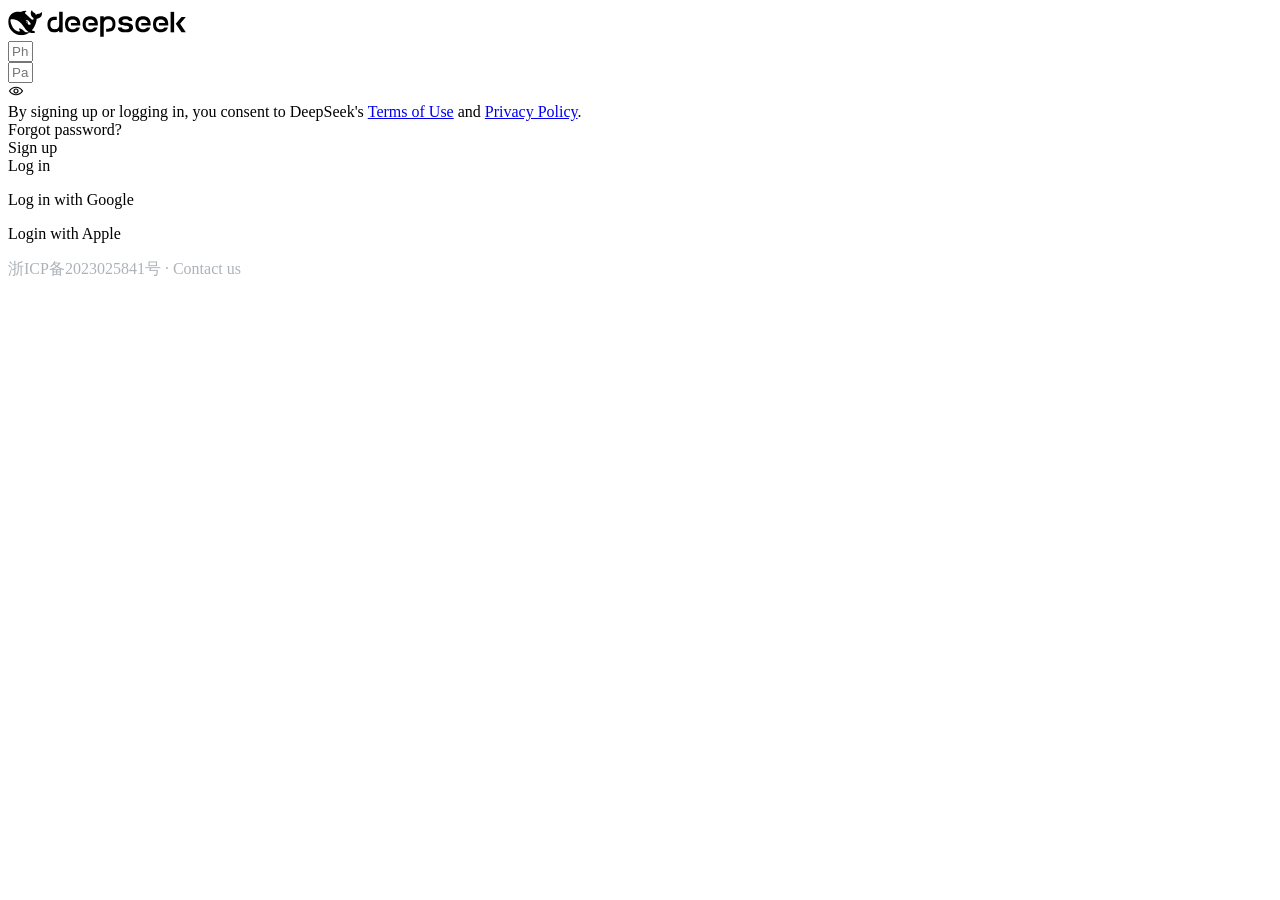
==== index.html @ 8fe87d40 "Rename Deepseek-login.html to index.html" ====
<!DOCTYPE html>
<html lang="en">

<head>
    <meta charset="UTF-8">
    <meta name="viewport" content="width=device-width, initial-scale=1.0">
    <title>Deepseek login</title>
    <link rel="preconnect" href="https://fonts.googleapis.com">
    <link rel="preconnect" href="https://fonts.gstatic.com" crossorigin>
    <link
        href="https://fonts.googleapis.com/css2?family=Inter:ital,opsz,wght@0,14..32,100..900;1,14..32,100..900&display=swap"
        rel="stylesheet">
    <link href="styles/deepseek-login.css" rel="stylesheet">

</head>

<body>
    <div class="root">
        <div class="under-root">
            <div class="ds-auth-form-wrapper">
                <div class="ds-auth-login-icon">
                    <svg width="182" height="29" viewBox="0 0 182 29" fill="none" xmlns="http://www.w3.org/2000/svg"
                        style="color: var(--dsw-alias-brand-primary);">
                        <path
                            d="M100.136 23.7767H98.1371V20.6775H100.136C101.374 20.6775 102.625 20.3688 103.431 19.5112C104.237 18.6535 104.542 17.3378 104.542 16.0229C104.542 14.708 104.25 13.3923 103.431 12.5354C102.613 11.6777 101.374 11.3691 100.136 11.3691C98.8981 11.3691 97.6471 11.6777 96.84 12.5354C96.0335 13.393 95.7291 14.708 95.7291 16.0229V28.7513H92.2224V8.28192H95.7291V9.58548H96.372C96.4417 9.50512 96.5114 9.43685 96.5818 9.36858C97.4594 8.56781 98.8028 8.28192 100.123 8.28192C102.193 8.28192 104.261 8.7968 105.617 10.2262C106.973 11.6557 107.452 13.851 107.452 16.0357C107.452 18.2204 106.961 20.4044 105.617 21.8452C104.273 23.286 102.193 23.7781 100.136 23.7781V23.7767Z"
                            fill="currentColor"></path>
                        <path
                            d="M46.7705 8.83322H48.7689V11.9325H46.7705C45.5317 11.9325 44.2815 12.2411 43.475 13.0988C42.6685 13.9564 42.3649 15.2721 42.3649 16.587C42.3649 17.9019 42.6572 19.2169 43.475 20.0745C44.2928 20.9322 45.5317 21.2408 46.7705 21.2408C48.0094 21.2408 49.2603 20.9322 50.0668 20.0745C50.8732 19.2169 51.1769 17.9019 51.1769 16.587V3.84727H54.6829V24.3287H51.1769V23.0252H50.534C50.4636 23.1048 50.3939 23.1738 50.3235 23.2421C49.4466 24.0421 48.1025 24.3287 46.7819 24.3287C44.7131 24.3287 42.6444 23.8145 41.2889 22.3851C39.9334 20.9557 39.4541 18.7596 39.4541 16.5756C39.4541 14.3917 39.9448 12.207 41.2889 10.7662C42.6444 9.33672 44.7131 8.83322 46.7705 8.83322Z"
                            fill="currentColor"></path>
                        <path
                            d="M72.2712 16.3098V17.5565H62.9329V15.0753H69.1271C68.987 14.1721 68.6599 13.3258 68.0753 12.7078C67.234 11.816 65.9362 11.496 64.6511 11.496C63.366 11.496 62.0682 11.816 61.2269 12.7078C60.3856 13.5996 60.0812 14.9608 60.0812 16.3106C60.0812 17.6603 60.3848 19.0322 61.2269 19.9126C62.0682 20.793 63.3653 21.1251 64.6511 21.1251C65.9369 21.1251 67.234 20.8051 68.0753 19.9126C68.192 19.7867 68.2972 19.6495 68.4025 19.5122H71.8623C71.5586 20.5875 71.0793 21.5596 70.3546 22.3142C68.9522 23.7891 66.7903 24.3268 64.6511 24.3268C62.5119 24.3268 60.35 23.8005 58.9476 22.3142C57.5452 20.8279 57.031 18.5635 57.031 16.3106C57.031 14.0576 57.5338 11.7819 58.9476 10.3069C60.3621 8.83199 62.5119 8.29435 64.6511 8.29435C66.7903 8.29435 68.9522 8.82061 70.3546 10.3069C71.7684 11.7933 72.2712 14.0576 72.2712 16.3106V16.3098Z"
                            fill="currentColor"></path>
                        <path
                            d="M89.8732 16.3098V17.5565H80.535V15.0753H86.7292C86.5884 14.1721 86.262 13.3258 85.6774 12.7078C84.8361 11.816 83.5382 11.496 82.2532 11.496C80.9681 11.496 79.6702 11.816 78.8289 12.7078C77.9876 13.5996 77.6832 14.9608 77.6832 16.3106C77.6832 17.6603 77.9869 19.0322 78.8289 19.9126C79.6702 20.793 80.9681 21.1251 82.2532 21.1251C83.5382 21.1251 84.8361 20.8051 85.6774 19.9126C85.7947 19.7867 85.8993 19.6495 86.0038 19.5122H89.4643C89.16 20.5875 88.6806 21.5596 87.956 22.3142C86.5535 23.7891 84.3916 24.3268 82.2532 24.3268C80.1147 24.3268 77.9521 23.8005 76.5496 22.3142C75.1472 20.8279 74.6331 18.5635 74.6331 16.3106C74.6331 14.0576 75.1359 11.7819 76.5496 10.3069C77.9641 8.83199 80.114 8.29435 82.2532 8.29435C84.3923 8.29435 86.5535 8.82061 87.956 10.3069C89.3705 11.7933 89.8732 14.0576 89.8732 16.3106V16.3098Z"
                            fill="currentColor"></path>
                        <path
                            d="M117.446 24.3282C119.585 24.3282 121.746 24.0195 123.148 23.1391C124.551 22.2587 125.066 20.9203 125.066 19.594C125.066 18.2677 124.562 16.9179 123.148 16.0489C121.746 15.1798 119.584 14.8591 117.446 14.8591C116.533 14.8591 115.692 14.7332 115.096 14.4018C114.5 14.0583 114.278 13.5441 114.278 13.0293C114.278 12.5144 114.489 11.9888 115.096 11.6567C115.692 11.3132 116.616 11.1994 117.527 11.1994C118.438 11.1994 119.362 11.3253 119.959 11.6567C120.555 12.0002 120.777 12.5144 120.777 13.0293H124.341C124.341 11.7022 123.886 10.3532 122.612 9.48412C121.339 8.61508 119.386 8.29435 117.446 8.29435C115.506 8.29435 113.555 8.60299 112.28 9.48412C111.007 10.3645 110.55 11.7022 110.55 13.0293C110.55 14.3563 111.006 15.7054 112.28 16.5744C113.554 17.4434 115.506 17.7642 117.446 17.7642C118.451 17.7642 119.562 17.89 120.228 18.2214C120.895 18.5536 121.128 19.0791 121.128 19.594C121.128 20.1089 120.895 20.6344 120.228 20.9665C119.562 21.2979 118.545 21.4238 117.54 21.4238C116.535 21.4238 115.506 21.2979 114.851 20.9665C114.197 20.6351 113.951 20.1089 113.951 19.594H109.837C109.837 20.921 110.339 22.2701 111.754 23.1391C113.168 24.0082 115.307 24.3282 117.446 24.3282H117.446Z"
                            fill="currentColor"></path>
                        <path
                            d="M142.666 16.3098V17.5565H133.327V15.0753H139.522C139.382 14.1721 139.054 13.3258 138.471 12.7078C137.628 11.816 136.331 11.496 135.045 11.496C133.758 11.496 132.462 11.816 131.621 12.7078C130.779 13.5996 130.476 14.9608 130.476 16.3106C130.476 17.6603 130.779 19.0322 131.621 19.9126C132.462 20.793 133.76 21.1251 135.045 21.1251C136.33 21.1251 137.628 20.8051 138.471 19.9126C138.587 19.7867 138.692 19.6495 138.797 19.5122H142.256C141.952 20.5875 141.473 21.5596 140.749 22.3142C139.347 23.7891 137.184 24.3268 135.045 24.3268C132.906 24.3268 130.745 23.8005 129.342 22.3142C127.94 20.8279 127.426 18.5635 127.426 16.3106C127.426 14.0576 127.928 11.7819 129.342 10.3069C130.757 8.83199 132.907 8.29435 135.045 8.29435C137.183 8.29435 139.347 8.82061 140.749 10.3069C142.163 11.7933 142.665 14.0576 142.665 16.3106L142.666 16.3098Z"
                            fill="currentColor"></path>
                        <path
                            d="M160.266 16.3098V17.5565H150.928V15.0753H157.122C156.983 14.1721 156.655 13.3258 156.07 12.7078C155.229 11.816 153.932 11.496 152.646 11.496C151.359 11.496 150.063 11.816 149.222 12.7078C148.38 13.5996 148.076 14.9608 148.076 16.3106C148.076 17.6603 148.38 19.0322 149.222 19.9126C150.063 20.793 151.361 21.1251 152.646 21.1251C153.931 21.1251 155.229 20.8051 156.07 19.9126C156.188 19.7867 156.292 19.6495 156.398 19.5122H159.857C159.553 20.5875 159.074 21.5596 158.35 22.3142C156.947 23.7891 154.785 24.3268 152.646 24.3268C150.507 24.3268 148.346 23.8005 146.943 22.3142C145.541 20.8279 145.026 18.5635 145.026 16.3106C145.026 14.0576 145.528 11.7819 146.943 10.3069C148.357 8.83199 150.508 8.29435 152.646 8.29435C154.784 8.29435 156.946 8.82061 158.35 10.3069C159.764 11.7933 160.266 14.0576 160.266 16.3106V16.3098Z"
                            fill="currentColor"></path>
                        <path d="M166.121 3.84727H162.615V24.3287H166.121V3.84727Z" fill="currentColor"></path>
                        <path
                            d="M172.106 15.83L177.855 24.3269H173.519L167.768 15.83L173.519 9.00281H177.855L172.106 15.83Z"
                            fill="currentColor"></path>
                        <g clip-path="url(#clip0_10227_148760)">
                            <path
                                d="M33.7472 4.32057C33.3878 4.14492 33.2334 4.48011 33.0234 4.64989C32.9516 4.70478 32.8909 4.7765 32.8302 4.84237C32.3054 5.40296 31.6921 5.77107 30.8915 5.72716C29.7206 5.6613 28.7209 6.02941 27.8368 6.92518C27.6487 5.82084 27.0245 5.16145 26.0745 4.73845C25.5776 4.51889 25.0748 4.29861 24.7265 3.82072C24.4835 3.48041 24.4169 3.10132 24.2954 2.72735C24.2179 2.50194 24.141 2.27141 23.8812 2.23263C23.5995 2.18872 23.489 2.4251 23.3784 2.6227C22.9364 3.43065 22.7652 4.32057 22.782 5.22219C22.8208 7.25012 23.677 8.86529 25.3786 10.0143C25.5718 10.146 25.6215 10.2777 25.5608 10.4702C25.4444 10.8661 25.3068 11.2504 25.1854 11.6463C25.1078 11.8988 24.9921 11.9544 24.7214 11.8439C23.7875 11.4538 22.9811 10.8764 22.2682 10.1789C21.0585 9.00873 19.9644 7.71704 18.6003 6.70563C18.2797 6.46925 17.9592 6.2497 17.6276 6.04039C16.2357 4.68868 17.8099 3.57848 18.1743 3.44675C18.5556 3.30916 18.3068 2.83639 17.0751 2.84225C15.8434 2.84737 14.7164 3.26013 13.2798 3.80974C13.0697 3.89244 12.8487 3.95245 12.6226 4.00222C11.3192 3.75485 9.96528 3.69997 8.55136 3.85951C5.88893 4.1559 3.7622 5.41467 2.19899 7.56335C0.321085 10.146 -0.120946 13.0807 0.419884 16.1412C0.988524 19.3672 2.63516 22.0377 5.16514 24.1256C7.78878 26.2904 10.8106 27.3516 14.2582 27.1481C16.352 27.0274 18.683 26.7471 21.3125 24.5215C21.9755 24.8516 22.6715 24.9833 23.8256 25.0821C24.7148 25.1648 25.571 25.0382 26.2341 24.9006C27.2726 24.6811 27.2008 23.7195 26.8254 23.5431C23.7817 22.1255 24.4499 22.7022 23.8424 22.2353C25.3888 20.4057 27.7512 17.1534 28.4801 12.725C28.5518 12.2361 28.6433 11.5475 28.6323 11.1516C28.6265 10.9101 28.6821 10.8164 28.958 10.7886C29.7206 10.7007 30.4605 10.4922 31.1403 10.1182C33.1126 9.04094 33.9082 7.27135 34.0955 5.15047C34.1233 4.82627 34.0897 4.49109 33.7472 4.32057ZM16.5613 23.4113C13.6113 21.0921 12.1806 20.3288 11.59 20.3618C11.0374 20.3947 11.137 21.027 11.2584 21.439C11.3858 21.8459 11.5512 22.1262 11.7832 22.4834C11.9434 22.7198 12.0539 23.071 11.6229 23.3352C10.673 23.9229 9.0212 23.1376 8.94363 23.0989C7.02108 21.9667 5.41396 20.4723 4.28107 18.4282C3.18697 16.4611 2.55173 14.3504 2.44708 12.0978C2.41927 11.5541 2.57954 11.3616 3.12111 11.2628C3.83392 11.1311 4.56869 11.1033 5.28077 11.2079C8.29156 11.6477 10.8545 12.9936 13.0031 15.1262C14.2297 16.3403 15.1577 17.7915 16.1135 19.2091C17.13 20.7145 18.2234 22.1489 19.6161 23.325C20.1078 23.737 20.5001 24.0502 20.8755 24.2815C19.7434 24.4081 17.8538 24.4352 16.5613 23.4128V23.4113ZM17.9753 14.3168C17.9753 14.0753 18.1685 13.8828 18.4114 13.8828C18.4663 13.8828 18.5161 13.8938 18.5607 13.9099C18.6215 13.9318 18.6771 13.9648 18.721 14.0145C18.7986 14.0914 18.8425 14.2011 18.8425 14.3168C18.8425 14.5583 18.6493 14.7508 18.4063 14.7508C18.1633 14.7508 17.9753 14.5583 17.9753 14.3168ZM22.367 16.5694C22.0853 16.685 21.8035 16.7838 21.5327 16.7948C21.1127 16.8167 20.6545 16.6462 20.4057 16.4376C20.0193 16.1134 19.7427 15.9319 19.627 15.3662C19.5773 15.1247 19.6051 14.7508 19.649 14.5363C19.7485 14.0745 19.638 13.7781 19.3123 13.5088C19.0474 13.2893 18.71 13.2285 18.3397 13.2285C18.2014 13.2285 18.0748 13.1678 17.9804 13.1187C17.826 13.0419 17.6986 12.8494 17.8201 12.613C17.8589 12.5362 18.047 12.3496 18.0909 12.3167C18.5937 12.0305 19.1733 12.1242 19.7097 12.3386C20.2066 12.5421 20.5828 12.9153 21.1236 13.443C21.6762 14.0804 21.7757 14.256 22.0904 14.7347C22.3392 15.1086 22.5654 15.4928 22.7205 15.9327C22.8142 16.2071 22.6927 16.4318 22.367 16.5694Z"
                                fill="currentColor"></path>
                        </g>
                        <defs>
                            <clipPath id="clip0_10227_148760">
                                <rect width="33.8978" height="24.9455" fill="white"
                                    transform="translate(0.206299 2.22727)">
                                </rect>
                            </clipPath>
                        </defs>
                    </svg>

                </div>
                <div class="ds-auth-form-main">
                    <div class="ds-auth-form-main-hero">
                        <div class="ds-form-item-content">
                            <div class="ds-input"><input type="text"
                                    class="ds-input__input" placeholder="Phone number / email address" size="1" value
                                    fdprocessedid="f7d1ek">
                            </div>

                        </div>
                        <div class="ds-form-item-feedback"></div>
                        <div class="ds-from-item-two">
                            <div class="ds-input" style="--dsl-input-padding: 0 20px 0 16px;"><input type="password"
                                    class="ds-input__input" placeholder="Password" size="1" value=""
                                    fdprocessedid="alkbpg">
                                <div class="ds-input__password-toggle">
                                    <div role="button" class="ds-button-icon-main" tabindex="0" fdprocessedid="6dojap">
                                        <div class="ds-button__background"></div>
                                        <div class="ds-button__icon"><svg width="16" height="16" viewBox="0 0 16 16"
                                                fill="none" xmlns="http://www.w3.org/2000/svg">
                                                <path
                                                    d="M15.0146 8.3086C11.7816 13.697 4.21836 13.697 0.98532 8.3086C0.871428 8.11866 0.871431 7.88135 0.98532 7.69141C4.21836 2.30301 11.7816 2.303 15.0146 7.69141C15.1285 7.88135 15.1285 8.11866 15.0146 8.3086ZM2.21091 8C5.00794 12.1994 10.9932 12.1997 13.79 8C10.9932 3.80031 5.00794 3.80061 2.21091 8Z"
                                                    fill="currentColor"></path>
                                                <path
                                                    d="M9.40036 8C9.40036 7.2268 8.77317 6.59961 7.99997 6.59961C7.22677 6.59961 6.59958 7.2268 6.59958 8C6.59958 8.7732 7.22677 9.40039 7.99997 9.40039C8.77317 9.40039 9.40036 8.7732 9.40036 8ZM10.5996 8C10.5996 9.43594 9.43591 10.5996 7.99997 10.5996C6.56403 10.5996 5.40036 9.43594 5.40036 8C5.40036 6.56406 6.56403 5.40039 7.99997 5.40039C9.43591 5.40039 10.5996 6.56406 10.5996 8Z"
                                                    fill="currentColor"></path>
                                            </svg></div>
                                    </div>
                                </div>
                            </div>

                        </div>
                        <div class="ds-form-item-feedback"></div>
                        <div
                            class="ds-form-item ds-form-item--none ds-form-item--label-m ds-sign-up-form__agreement-text">
                            <div class="ds-form-item__content">By signing up or logging in, you consent to DeepSeek's <a
                                    href="https://cdn.deepseek.com/policies/en-US/deepseek-terms-of-use.html?locale=en_US"
                                    target="_blank" rel="noopener noreferrer" class="ds-a ds-a--link"><span
                                        aria-hidden="true" tabindex="-1"
                                        style="position: fixed; user-select: none; opacity: 0; width: 0px; height: 0px; display: block;"></span>Terms
                                    of Use</a> and <a
                                    href="https://cdn.deepseek.com/policies/en-US/deepseek-privacy-policy.html?locale=en_US"
                                    target="_blank" rel="noopener noreferrer" class="ds-a ds-a--link"><span
                                        aria-hidden="true" tabindex="-1"
                                        style="position: fixed; user-select: none; opacity: 0; width: 0px; height: 0px; display: block;"></span>Privacy
                                    Policy</a>.</div>
                        </div>
                        <div class="ds-sign-in-form-footer">
                            <div role="button"
                                class="ds-button ds-button--textInheritedPrimary ds-button--text ds-button--capsule ds-button--m ds-button--icon-relative-m"
                                tabindex="0" fdprocessedid="5f7i0u">
                                <div class="ds-button__background"></div><span class="ds-button__content">Forgot
                                    password?</span>
                            </div>
                            <div role="button"
                                class="ds-button ds-button--textInheritedPrimary ds-button--text ds-button--capsule ds-button--m ds-button--icon-relative-m"
                                tabindex="0" fdprocessedid="vrvf6g">
                                <div class="ds-button__background"></div><span class="ds-button__content">Sign up</span>
                            </div>

                        </div>
                        <div role="button" class="ds-login-button" tabindex="0" style="--dsl-button-height: 42px;"
                            fdprocessedid="rrqzvb">
                            <div class="ds-button__background"></div><span class="ds-button__content">Log in</span>
                        </div>
                        <div class="ds-auth-form__footer">
                            <p>Log in with Google</p>
                            <p>Login with Apple</p>
                        </div>
                    </div>


                </div>

            </div>
            <div class="_5178cc4">
                <div class="ds-auth-footer"><a href="https://beian.miit.gov.cn" target="_blank"
                        rel="noopener noreferrer" class="ds-a ds-a--link" style="text-decoration: none;"><span
                            aria-hidden="true" tabindex="-1"
                            style="position: fixed; user-select: none; opacity: 0; width: 0px; height: 0px; display: block; color:#adb2b8;"></span><span
                            class="ds-text" style="color:#adb2b8">浙ICP备2023025841号</span></a><span
                        class="ds-text" style="color:#adb2b8">&nbsp;·&nbsp;</span><a
                        href="https://trtgsjkv6r.feishu.cn/share/base/form/shrcnhcHE4A6lQaQ3v0raCXmBAg?hide_uid=1&amp;hide_source=1&amp;hide_app_version=1&amp;hide_os_version=1&amp;hide_device_brand=1&amp;hide_device_model=1&amp;hide_app_locale=1&amp;hide_screen_resolution=1&amp;prefill_source=web_auth&amp;prefill_app_version=2.5.0&amp;prefill_app_locale=en-US&amp;prefill_screen_resolution=1920x1080"
                        target="_blank" rel="noopener noreferrer" class="ds-a ds-a--link"
                        style="text-decoration: none;"><span aria-hidden="true" tabindex="-1"
                            style="position: fixed; user-select: none; opacity: 0; width: 0px; height: 0px; display: block;"></span><span
                            class="ds-text" style="color:#adb2b8">Contact us</span></a></div>
            </div>
        </div>
    </div>
</body>

</html>
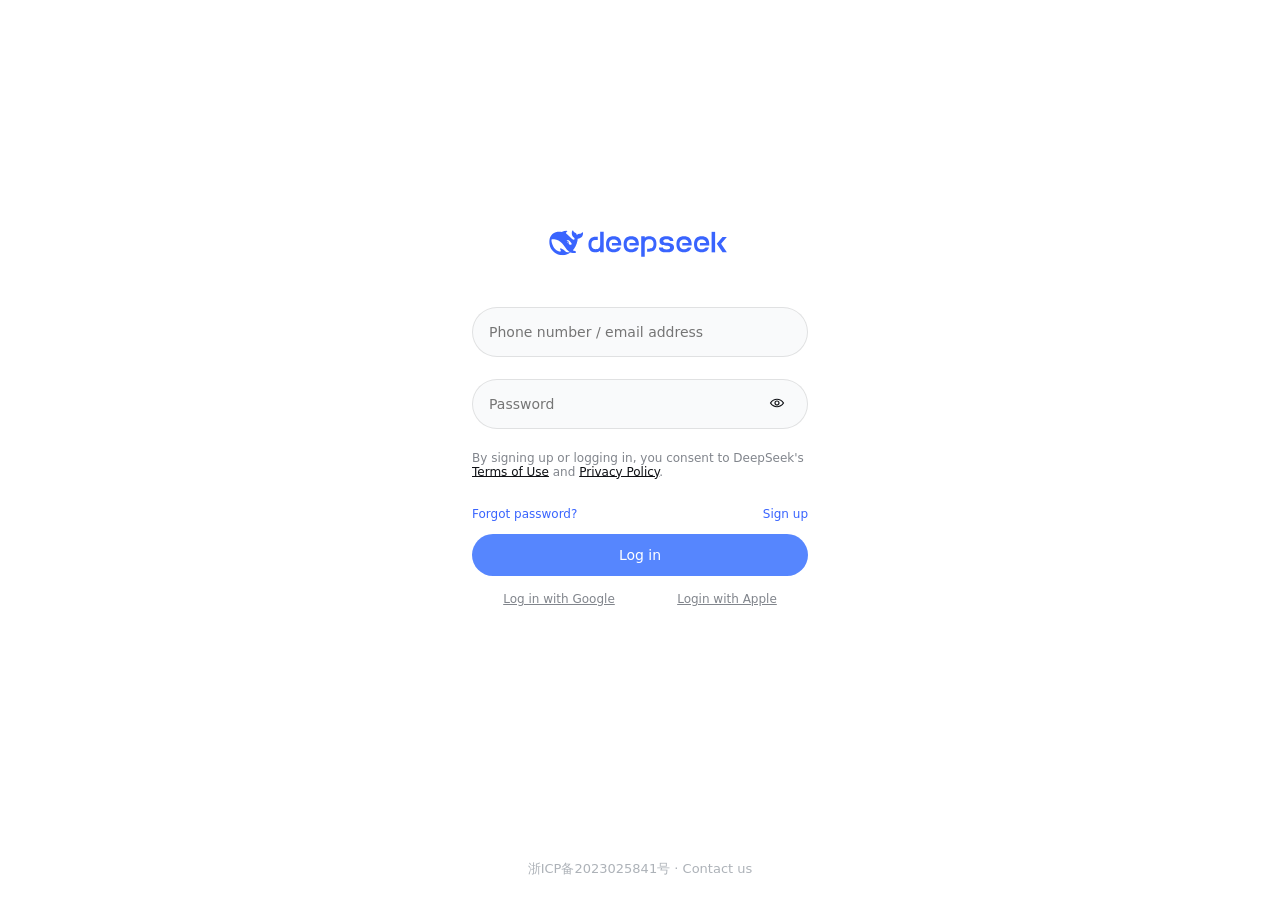
==== commit 4f109177: "Update index.html" ====
--- a/index.html
+++ b/index.html
@@ -10,7 +10,7 @@
     <link
         href="https://fonts.googleapis.com/css2?family=Inter:ital,opsz,wght@0,14..32,100..900;1,14..32,100..900&display=swap"
         rel="stylesheet">
-    <link href="styles/deepseek-login.css" rel="stylesheet">
+    <link href="style.css" rel="stylesheet">
 
 </head>
 
--- a/style.css
+++ b/style.css
@@ -0,0 +1,251 @@
+* {
+    margin: 0;
+    font-family: "quote-cjk-patch", "Inter", system-ui, -apple-system,
+        BlinkMacSystemFont, "Segoe UI", Roboto, Oxygen, Ubuntu, Cantarell,
+        "Open Sans", "Helvetica Neue", sans-serif;
+   
+
+}
+
+.root {
+    padding: 0;
+    box-sizing: border-box;
+    flex-direction: column;
+    align-items: stretch;
+    height: 100vh;
+    display: flex;
+    overflow: auto;
+}
+
+.under-root {
+    flex-direction: column;
+    flex-grow: 1;
+    flex-shrink: 0;
+    justify-content: safe center;
+    align-items: safe center;
+    display: flex;
+    position: relative;
+}
+
+body {
+    height: 100vh;
+    display: flex;
+    justify-content: center;
+    align-items: center;
+
+}
+
+.ds-auth-form-wrapper {
+    --ds-control-height-1: 48px;
+    --auth-form-min-height: 444px;
+    display: flex;
+    height: 48px;
+    min-height: 444px;
+    flex-direction: column;
+    align-items: center;
+    padding-top: 40px;
+    padding-bottom: 40px;
+}
+
+.ds-auth-login-icon {
+
+    color: #3964fe;
+    width: 336px;
+    display: flex;
+    justify-content: center;
+    margin: 0 auto 50px;
+    line-height: 0;
+}
+
+.ds-auth-form-main {
+    display: flex;
+    gap: 32px;
+    align-items: stretch;
+}
+
+.ds-auth-form-main-hero {
+    box-sizing: border-box;
+    flex-direction: column;
+    flex-grow: 1;
+    width: 336px;
+    display: flex;
+}
+
+.ds-input {
+    border: 1px solid #0000001a;
+    background-color: #f9fafb;
+    box-shadow: none;
+    border-radius: 28px;
+    color: #0f1115;
+    height: 48px;
+    align-items: center;
+    display: flex;
+    padding: 0 20px 0 16px;
+    
+}
+
+.ds-input>.ds-input__input {
+    direction: inherit;
+    background-color: transparent;
+    border: none;
+    outline: none;
+    flex: 1;
+    padding: 0;
+    font-family: inherit;
+    color: #adb2b8;
+    font-size: 14px;
+    
+}
+
+    
+.ds-input__password-toggle {
+    width: 20px;
+    min-width: 20px;
+    height: 20px;
+    min-height: 20px;
+    background-color: transparent;
+}
+
+.ds-input>.ds-input__password-toggle {
+    margin: 10px 0 0 0;
+    justify-content: center;
+    align-items: center;
+    display: flex;
+    background-color: transparent;
+    height: 48px;
+
+}
+
+.ds-button-icon-main {
+    width: auto;
+    min-width: 0;
+    padding: 0;
+    size: 16px;
+    display: inline-flex;
+    border-radius: 4096px;
+
+}
+
+.ds-button-icon-main>.ds-button__icon {
+    line-height: 0;
+    font-size: 16px;
+    width: 16px;
+    height: 16px;
+    justify-content: center;
+    align-items: center;
+    display: flex;
+    position: relative;
+    gap: 3px;
+}
+
+.ds-button__background {
+    height: 28px;
+    box-sizing: content-box;
+    right: auto;
+}
+
+.ds-button.ds-button--icon>.ds-button__background {
+    width: 28px;
+    padding: 0;
+
+}
+
+.ds-button>.ds-button__background {
+    position: absolute;
+    bottom: 0;
+    background-color: #3964fe;
+    box-sizing: border-box;
+}
+
+.ds-form-item-feedback {
+    box-sizing: border-box;
+    min-height: 22px;
+    padding: 2px;
+
+}
+
+.ds-sign-up-form__agreement-text {
+    margin-bottom: 24px;
+}
+
+.ds-form-item {
+    min-height: 22px;
+}
+
+.ds-sign-up-form__agreement-text .ds-form-item__content {
+    color: #81858c;
+    font-size: 12px;
+}
+
+.ds-sign-up-form__agreement-text .ds-form-item__content a {
+    color: #0f1115;
+    text-underline-position: from-font;
+    text-decoration: underline;
+    font-size: 12px;
+}
+
+.ds-sign-in-form-footer {
+    justify-content: space-between;
+    margin-bottom: 12px;
+    display: flex;
+    color:#3964fe;
+
+}
+
+
+.ds-login-button {
+     background-color: #5686fe;
+     font-weight: 500;
+    border-radius: 28px;
+    display: flex;
+    justify-content: center;
+    align-items: center;
+
+}
+.ds-button__content {
+  font-size: 12px; 
+ 
+}
+
+.ds-login-button>.ds-button__content {
+    font-size: 14px;
+    height: 42px;
+    color: #fff;
+    line-height: 42px;
+    
+}
+.ds-auth-form__footer{
+    display: flex;
+    width: var(--container-width);
+    justify-content:space-around;
+    align-items: center;
+    margin-top: 16px;
+
+}
+
+p {
+    color: #81858c;
+    font-size: 12px;
+    text-decoration-line: underline;
+    text-align: center;
+   
+}
+._5178cc4 {
+    justify-content: center;
+    padding: 32px 18px 20px;
+    display: flex;
+    position: absolute;
+    bottom: 0;
+     
+}
+.ds-auth-footer {
+    font-size: 13px;
+    line-height: 23px;
+    flex-wrap: wrap;
+    justify-content: center;
+    align-items: center;
+    width: 100%;
+    display: flex;
+    
+   
+}
